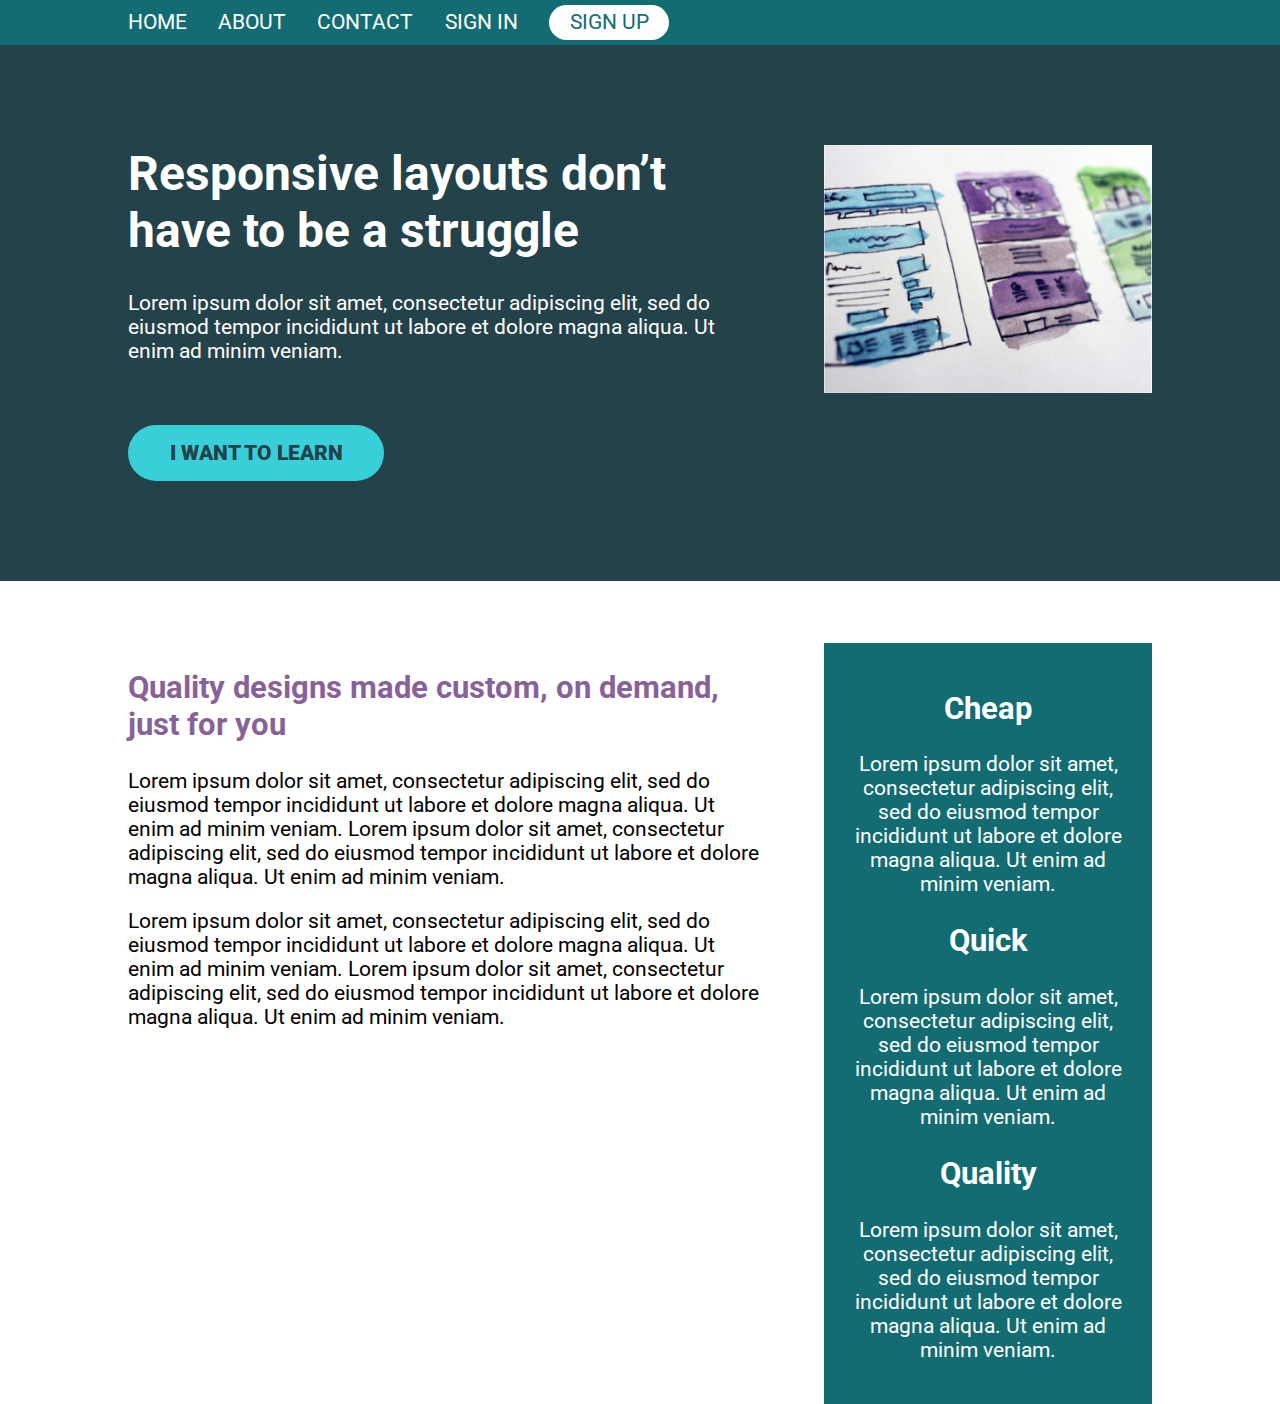
==== day11/index.html @ faf8d746 "Add day 11 challange solution" ====
<!doctype html>
<html lang="en">
    <head>
        <meta charset="UTF-8" />
        <meta name="viewport" content="width=device-width, initial-scale=1.0" />
        <title>Conquering Responsive Layouts</title>
        <link
            href="https://fonts.googleapis.com/css2?family=Roboto:wght@400;900&display=swap"
            rel="stylesheet"
        />
        <link rel="stylesheet" href="style.css" />
    </head>

    <body>
        <header>
            <nav class="nav container">
                <ul class="nav__list">
                    <li class="nav__item">
                        <a href="#" class="nav__link">Home</a>
                    </li>
                    <li class="nav__item">
                        <a href="#" class="nav__link">About</a>
                    </li>
                    <li class="nav__item">
                        <a href="#" class="nav__link">Contact</a>
                    </li>
                    <li class="nav__item">
                        <a href="#" class="nav__link">Sign In</a>
                    </li>
                    <li class="nav__item">
                        <a href="#" class="nav__link nav__link--button"
                            >Sign up</a
                        >
                    </li>
                </ul>
            </nav>
        </header>

        <section class="hero">
            <div class="container row">
                <div class="hero__text">
                    <h1>Responsive layouts don’t have to be a struggle</h1>
                    <p>
                        Lorem ipsum dolor sit amet, consectetur adipiscing elit,
                        sed do eiusmod tempor incididunt ut labore et dolore
                        magna aliqua. Ut enim ad minim veniam.
                    </p>
                    <a href="#" class="btn">I want to learn</a>
                </div>
                <img
                    src="img/hero-img.jpg"
                    alt="UX design sketches"
                    class="hero__img"
                />
            </div>
        </section>

        <main class="main container row">
            <section class="primary-content">
                <h2 class="section-title">
                    Quality designs made custom, on demand, just for you
                </h2>
                <p>
                    Lorem ipsum dolor sit amet, consectetur adipiscing elit, sed
                    do eiusmod tempor incididunt ut labore et dolore magna
                    aliqua. Ut enim ad minim veniam. Lorem ipsum dolor sit amet,
                    consectetur adipiscing elit, sed do eiusmod tempor
                    incididunt ut labore et dolore magna aliqua. Ut enim ad
                    minim veniam.
                </p>
                <p>
                    Lorem ipsum dolor sit amet, consectetur adipiscing elit, sed
                    do eiusmod tempor incididunt ut labore et dolore magna
                    aliqua. Ut enim ad minim veniam. Lorem ipsum dolor sit amet,
                    consectetur adipiscing elit, sed do eiusmod tempor
                    incididunt ut labore et dolore magna aliqua. Ut enim ad
                    minim veniam.
                </p>
            </section>
            <aside class="sidebar">
                <h2 class="sidebar-title">Cheap</h2>
                <p>
                    Lorem ipsum dolor sit amet, consectetur adipiscing elit, sed
                    do eiusmod tempor incididunt ut labore et dolore magna
                    aliqua. Ut enim ad minim veniam.
                </p>

                <h2 class="sidebar-title">Quick</h2>
                <p>
                    Lorem ipsum dolor sit amet, consectetur adipiscing elit, sed
                    do eiusmod tempor incididunt ut labore et dolore magna
                    aliqua. Ut enim ad minim veniam.
                </p>

                <h2 class="sidebar-title">Quality</h2>
                <p>
                    Lorem ipsum dolor sit amet, consectetur adipiscing elit, sed
                    do eiusmod tempor incididunt ut labore et dolore magna
                    aliqua. Ut enim ad minim veniam.
                </p>
            </aside>
        </main>
    </body>
</html>
---- day11/style.css ----
/* 
////// For this challenge ///////

- All text is in the text.md file

// Requirements
   1. Get all the navigation items next to one another
   2. Add a space between all the items
*/

*,
*::before,
*::after {
    box-sizing: border-box;
}

html {
    font-size: 16px;
}

body {
    margin: 0;
    font-family: "Roboto", sans-serif;
    font-size: 1.3rem;
}

img {
    max-width: 100%;
}

h1 {
    font-size: 3rem;
    margin-top: 0;
}

.section-title {
    color: #87629a;
}

.btn {
    display: inline-block;
    text-decoration: none;
    text-transform: uppercase;
    color: #23424a;
    font-weight: 900;
    background-color: #38cfd9;
    padding: 0.75em 2em;
    border-radius: 100px;
}

.btn:hover,
.btn:focus {
    opacity: 0.75;
}

.container {
    width: 80%;
    max-width: 1100px;
    margin: 0 auto;
}

.row {
    display: flex;
    justify-content: space-between;
}

.col {
    /* these are now flex items */
    width: 100%;
}

.col+.col {
    margin-left: 30px;
}

header {
    background: #136c72;
    padding: 0.5em 0;
}

.nav__list {
    margin: 0;
    padding: 0;
    list-style: none;
    display: flex;
    gap: 1.5em;
}

.nav__link {
    color: #fff;
    text-decoration: none;
    text-transform: uppercase;
}

.nav__link--button {
    background: #fff;
    color: #136c72;
    padding: 0.25em 1em;
    border-radius: 10em;
}

.nav__link:hover {
    opacity: 0.75;
}

.hero {
    padding: 100px 0;
    background-color: #23424a;
    color: #fff;
}

.hero__text {
    width: 62%;
}

.hero__img {
    width: 32%;
    align-self: flex-start;
}

.hero p {
    margin-bottom: 3em;
}

.main {
    margin-top: 3em;
}

.primary-content {
    width: 62%;
}

.sidebar {
    width: 32%;
    padding: 1em;
    text-align: center;
    color: #fff;
    background-color: #136c72;
}
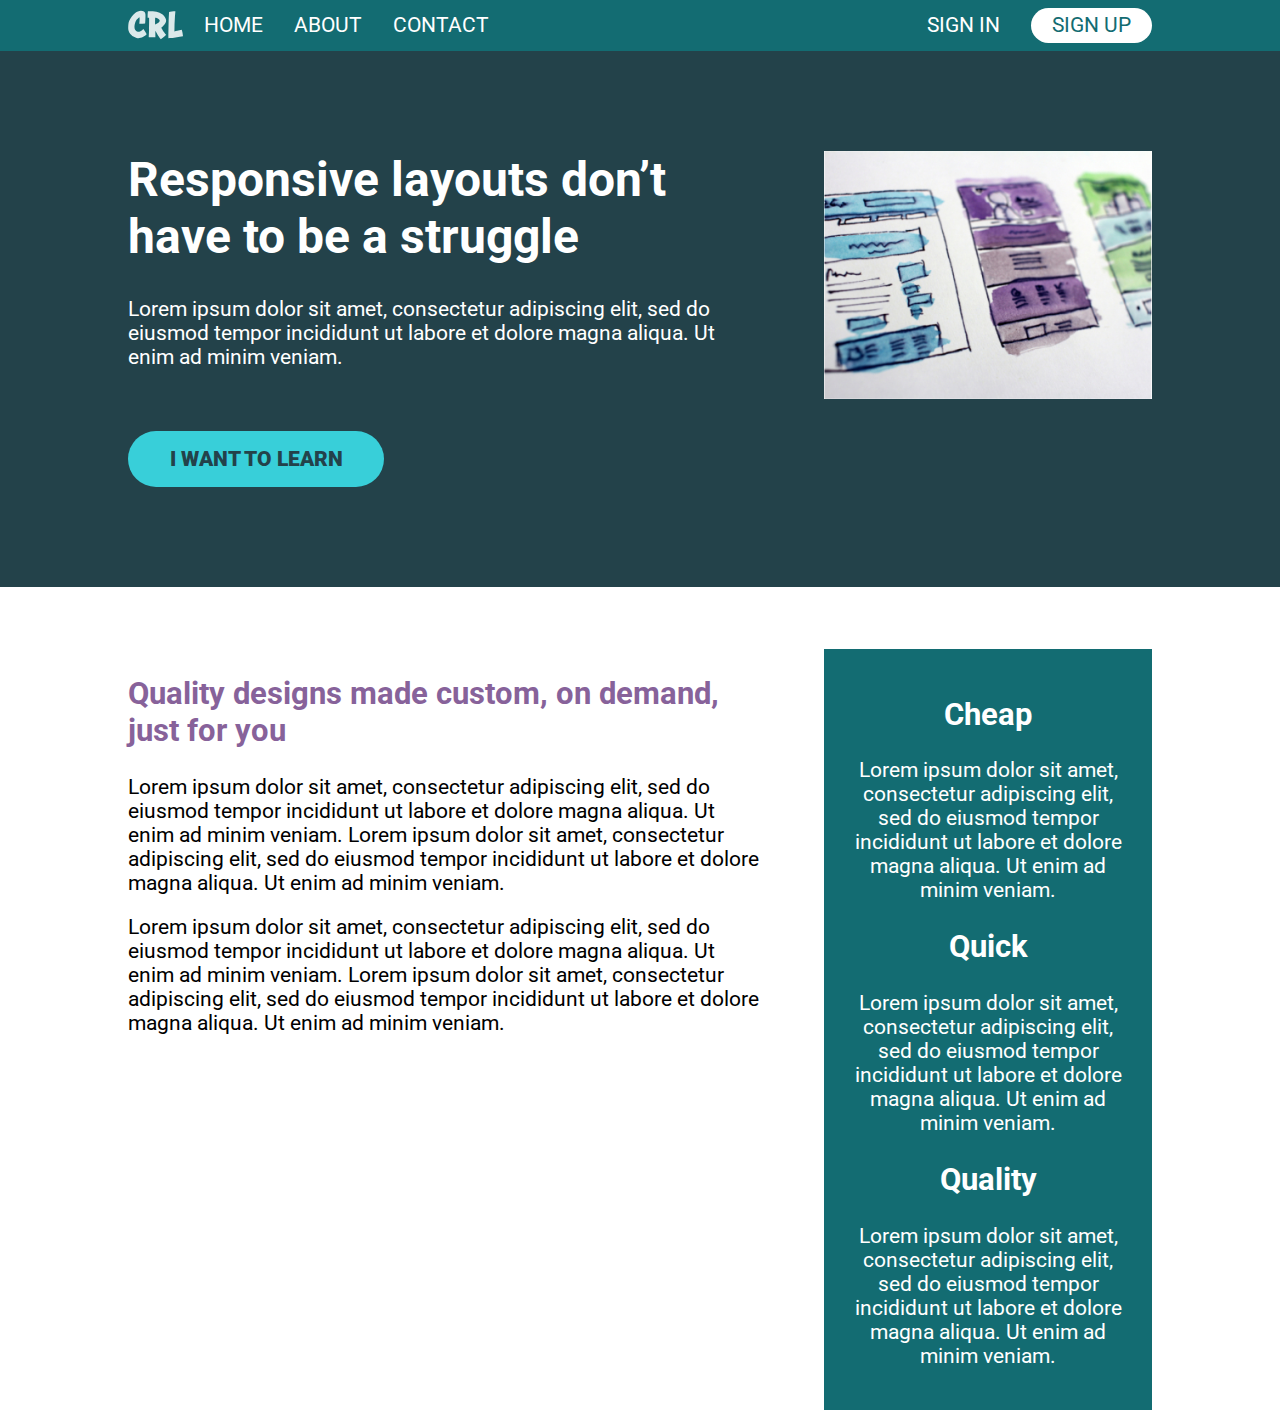
==== commit e39bd36c: "Add logo to challange 11 nav bar layout" ====
--- a/day11/index.html
+++ b/day11/index.html
@@ -13,27 +13,34 @@
 
     <body>
         <header>
-            <nav class="nav container">
-                <ul class="nav__list">
-                    <li class="nav__item">
-                        <a href="#" class="nav__link">Home</a>
-                    </li>
-                    <li class="nav__item">
-                        <a href="#" class="nav__link">About</a>
-                    </li>
-                    <li class="nav__item">
-                        <a href="#" class="nav__link">Contact</a>
-                    </li>
-                    <li class="nav__item">
-                        <a href="#" class="nav__link">Sign In</a>
-                    </li>
-                    <li class="nav__item">
-                        <a href="#" class="nav__link nav__link--button"
-                            >Sign up</a
-                        >
-                    </li>
-                </ul>
-            </nav>
+            <div class="container row nav-wrapper">
+                <img src="img/logo.svg" />
+                <nav class="nav">
+                    <ul class="nav__list">
+                        <div>
+                            <li class="nav__item">
+                                <a href="#" class="nav__link">Home</a>
+                            </li>
+                            <li class="nav__item">
+                                <a href="#" class="nav__link">About</a>
+                            </li>
+                            <li class="nav__item">
+                                <a href="#" class="nav__link">Contact</a>
+                            </li>
+                        </div>
+                        <div>
+                            <li class="nav__item">
+                                <a href="#" class="nav__link">Sign In</a>
+                            </li>
+                            <li class="nav__item">
+                                <a href="#" class="nav__link nav__link--button"
+                                    >Sign up</a
+                                >
+                            </li>
+                        </div>
+                    </ul>
+                </nav>
+            </div>
         </header>
 
         <section class="hero">
--- a/day11/style.css
+++ b/day11/style.css
@@ -78,12 +78,21 @@
     padding: 0.5em 0;
 }
 
+header img {
+    flex-grow: 0;
+}
+
+.nav {
+    width: 100%;
+}
+
 .nav__list {
     margin: 0;
     padding: 0;
     list-style: none;
     display: flex;
-    gap: 1.5em;
+    justify-content: space-between;
+    width: 100%;
 }
 
 .nav__link {
@@ -101,6 +110,18 @@
 
 .nav__link:hover {
     opacity: 0.75;
+}
+
+.nav-wrapper {
+    align-items: center;
+    gap: 1em;
+}
+
+.nav__list div {
+    display: flex;
+    gap: 1.5em;
+    margin: 0;
+    padding: 0;
 }
 
 .hero {
